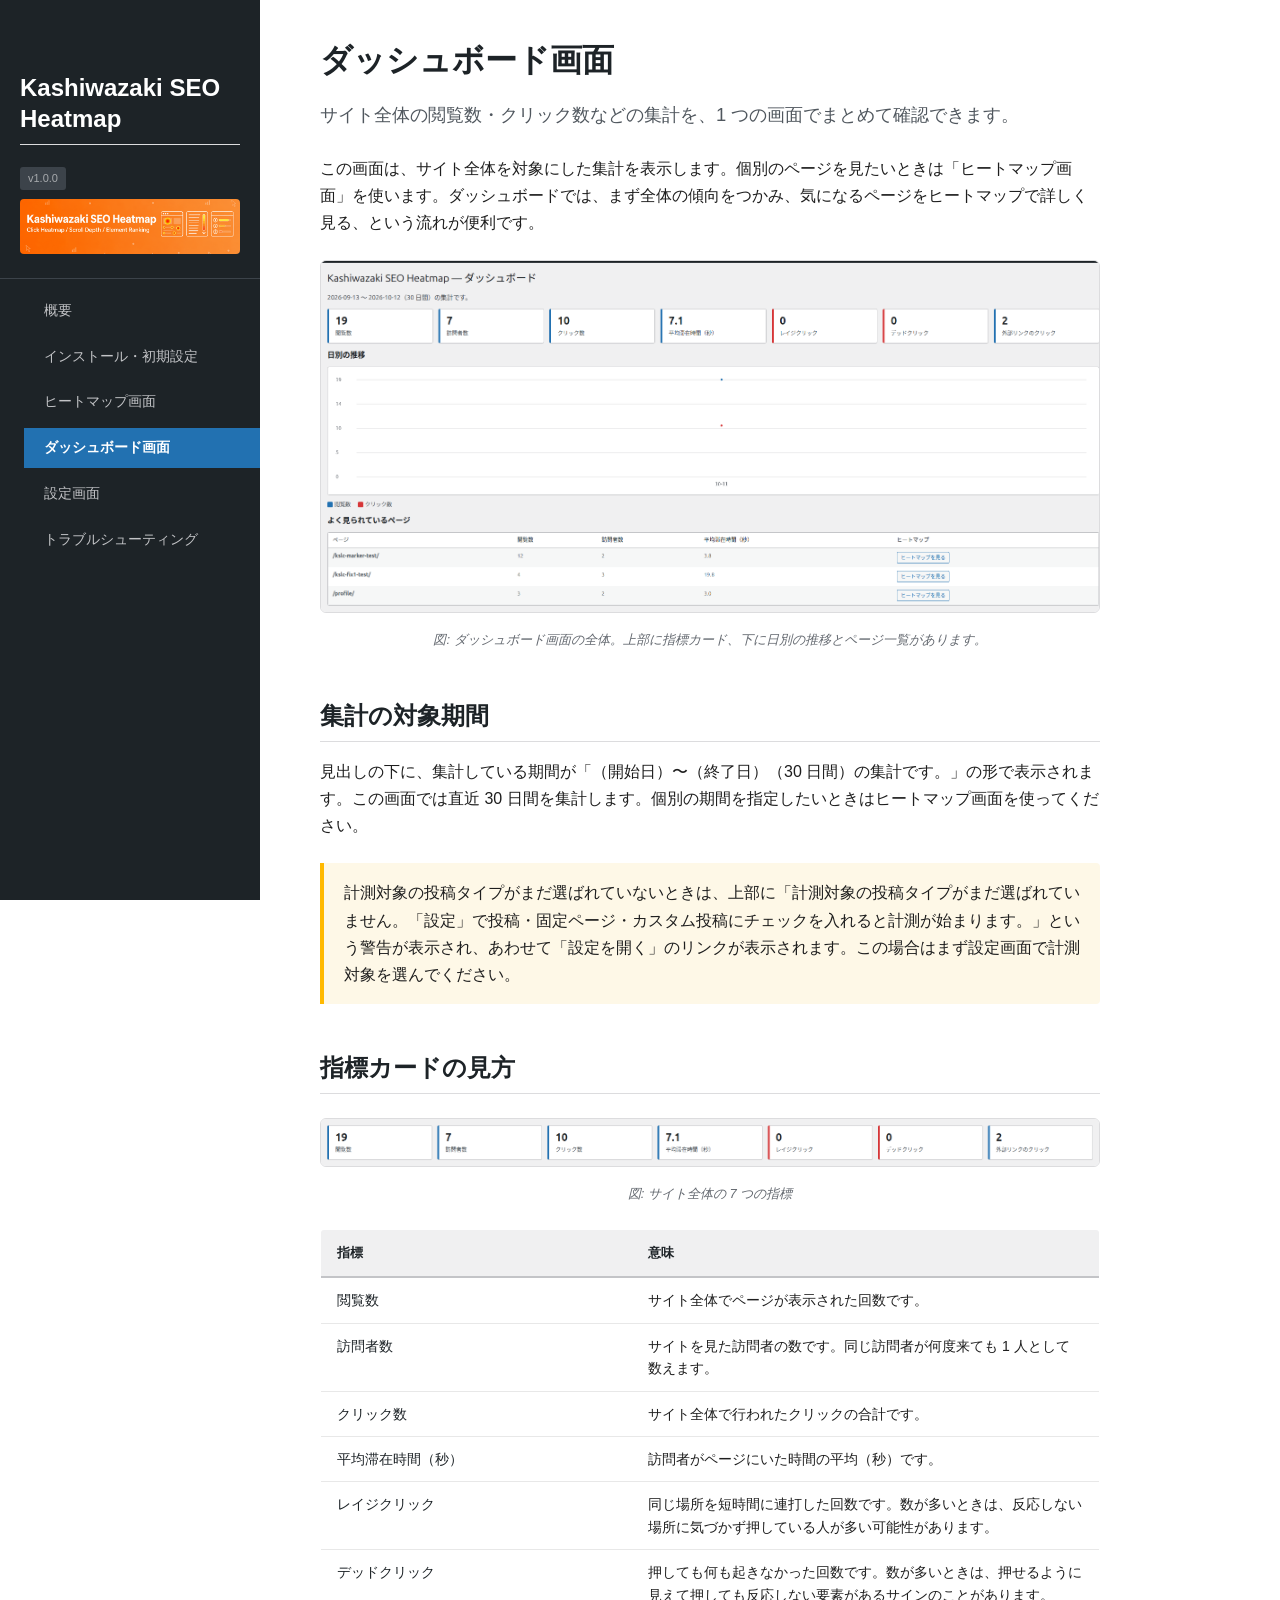
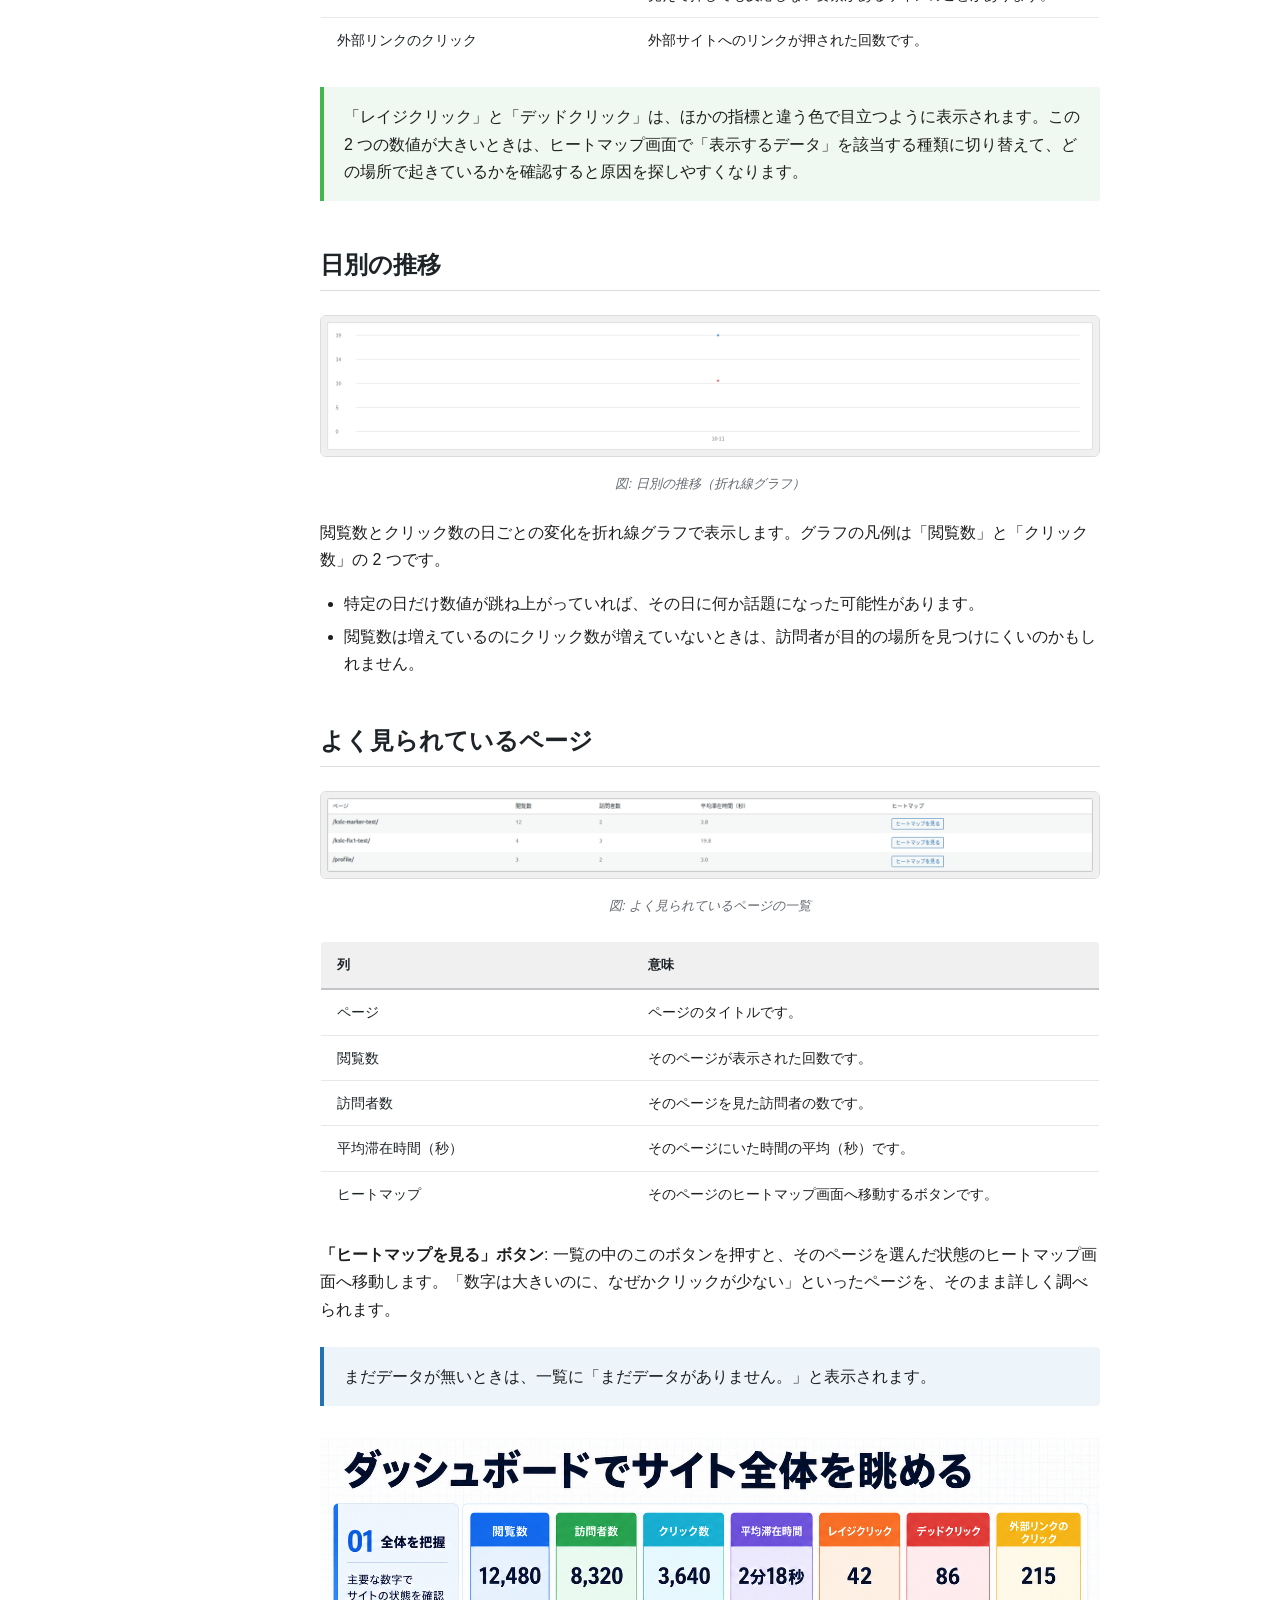
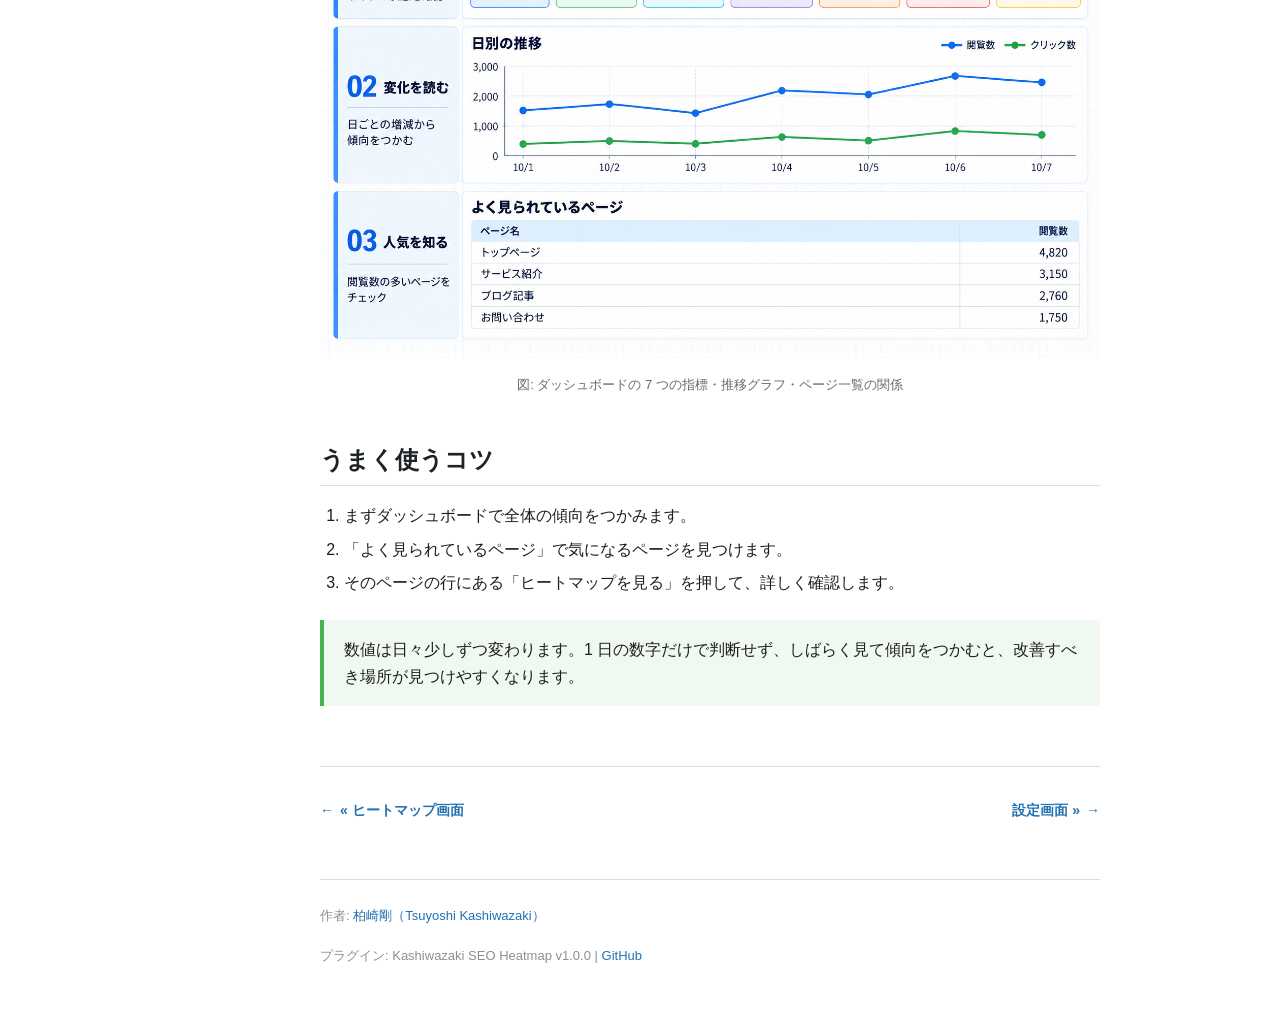
==== docs/dashboard.html @ 168dd813 "Initial release v1.0.0" ====
<!DOCTYPE html>
<html lang="ja">
<head>
    <meta charset="UTF-8">
    <meta name="viewport" content="width=device-width, initial-scale=1.0">
    <title>ダッシュボード画面 - Kashiwazaki SEO Heatmap マニュアル</title>
    <link rel="stylesheet" href="css/style.css">
</head>
<body>
<button class="hamburger-btn" aria-label="メニューを開く">&#9776;</button>

<nav class="sidebar">
    <div class="sidebar-header">
        <h2 style="color:#fff;">Kashiwazaki SEO Heatmap</h2>
        <span class="version">v1.0.0</span>
        <img src="images/main-visual.png" alt="" style="width:100%;border-radius:4px;margin-top:8px;">
    </div>
    <ul>
        <li><a href="index.html">概要</a></li>
        <li><a href="setup.html">インストール・初期設定</a></li>
        <li><a href="heatmap.html">ヒートマップ画面</a></li>
        <li><a href="dashboard.html">ダッシュボード画面</a></li>
        <li><a href="settings.html">設定画面</a></li>
        <li><a href="troubleshooting.html">トラブルシューティング</a></li>
    </ul>
</nav>

<main class="content">
    <h1>ダッシュボード画面</h1>
    <p class="lead">サイト全体の閲覧数・クリック数などの集計を、1 つの画面でまとめて確認できます。</p>

    <p>この画面は、サイト全体を対象にした集計を表示します。個別のページを見たいときは「ヒートマップ画面」を使います。ダッシュボードでは、まず全体の傾向をつかみ、気になるページをヒートマップで詳しく見る、という流れが便利です。</p>

    <figure class="screenshot">
        <img src="images/screenshots/10-dashboard.png" alt="ダッシュボード画面の全体" class="lightbox-trigger">
        <figcaption>図: ダッシュボード画面の全体。上部に指標カード、下に日別の推移とページ一覧があります。</figcaption>
    </figure>

    <section>
        <h2>集計の対象期間</h2>
        <p>見出しの下に、集計している期間が「（開始日）〜（終了日）（30 日間）の集計です。」の形で表示されます。この画面では直近 30 日間を集計します。個別の期間を指定したいときはヒートマップ画面を使ってください。</p>

        <div class="callout callout-warning">
            <p>計測対象の投稿タイプがまだ選ばれていないときは、上部に「計測対象の投稿タイプがまだ選ばれていません。「設定」で投稿・固定ページ・カスタム投稿にチェックを入れると計測が始まります。」という警告が表示され、あわせて「設定を開く」のリンクが表示されます。この場合はまず設定画面で計測対象を選んでください。</p>
        </div>
    </section>

    <section>
        <h2>指標カードの見方</h2>
        <figure class="screenshot">
            <img src="images/screenshots/11-dashboard-summary.png" alt="ダッシュボード画面の指標カード" class="lightbox-trigger">
            <figcaption>図: サイト全体の 7 つの指標</figcaption>
        </figure>
        <table>
            <thead>
                <tr><th style="width:40%;">指標</th><th>意味</th></tr>
            </thead>
            <tbody>
                <tr><td>閲覧数</td><td>サイト全体でページが表示された回数です。</td></tr>
                <tr><td>訪問者数</td><td>サイトを見た訪問者の数です。同じ訪問者が何度来ても 1 人として数えます。</td></tr>
                <tr><td>クリック数</td><td>サイト全体で行われたクリックの合計です。</td></tr>
                <tr><td>平均滞在時間（秒）</td><td>訪問者がページにいた時間の平均（秒）です。</td></tr>
                <tr><td>レイジクリック</td><td>同じ場所を短時間に連打した回数です。数が多いときは、反応しない場所に気づかず押している人が多い可能性があります。</td></tr>
                <tr><td>デッドクリック</td><td>押しても何も起きなかった回数です。数が多いときは、押せるように見えて押しても反応しない要素があるサインのことがあります。</td></tr>
                <tr><td>外部リンクのクリック</td><td>外部サイトへのリンクが押された回数です。</td></tr>
            </tbody>
        </table>
        <div class="callout callout-tip">
            <p>「レイジクリック」と「デッドクリック」は、ほかの指標と違う色で目立つように表示されます。この 2 つの数値が大きいときは、ヒートマップ画面で「表示するデータ」を該当する種類に切り替えて、どの場所で起きているかを確認すると原因を探しやすくなります。</p>
        </div>
    </section>

    <section>
        <h2>日別の推移</h2>
        <figure class="screenshot">
            <img src="images/screenshots/12-dashboard-chart.png" alt="日別の推移の折れ線グラフ" class="lightbox-trigger">
            <figcaption>図: 日別の推移（折れ線グラフ）</figcaption>
        </figure>
        <p>閲覧数とクリック数の日ごとの変化を折れ線グラフで表示します。グラフの凡例は「閲覧数」と「クリック数」の 2 つです。</p>
        <ul>
            <li>特定の日だけ数値が跳ね上がっていれば、その日に何か話題になった可能性があります。</li>
            <li>閲覧数は増えているのにクリック数が増えていないときは、訪問者が目的の場所を見つけにくいのかもしれません。</li>
        </ul>
    </section>

    <section>
        <h2>よく見られているページ</h2>
        <figure class="screenshot">
            <img src="images/screenshots/13-dashboard-pages.png" alt="よく見られているページの一覧" class="lightbox-trigger">
            <figcaption>図: よく見られているページの一覧</figcaption>
        </figure>
        <table>
            <thead>
                <tr><th style="width:40%;">列</th><th>意味</th></tr>
            </thead>
            <tbody>
                <tr><td>ページ</td><td>ページのタイトルです。</td></tr>
                <tr><td>閲覧数</td><td>そのページが表示された回数です。</td></tr>
                <tr><td>訪問者数</td><td>そのページを見た訪問者の数です。</td></tr>
                <tr><td>平均滞在時間（秒）</td><td>そのページにいた時間の平均（秒）です。</td></tr>
                <tr><td>ヒートマップ</td><td>そのページのヒートマップ画面へ移動するボタンです。</td></tr>
            </tbody>
        </table>
        <p><strong>「ヒートマップを見る」ボタン</strong>: 一覧の中のこのボタンを押すと、そのページを選んだ状態のヒートマップ画面へ移動します。「数字は大きいのに、なぜかクリックが少ない」といったページを、そのまま詳しく調べられます。</p>
        <div class="callout callout-note">
            <p>まだデータが無いときは、一覧に「まだデータがありません。」と表示されます。</p>
        </div>
    </section>

    <figure class="infographic">
        <img src="images/infographics/dashboard-reading.png" alt="ダッシュボードの指標とグラフの読み方">
        <figcaption>図: ダッシュボードの 7 つの指標・推移グラフ・ページ一覧の関係</figcaption>
    </figure>

    <section>
        <h2>うまく使うコツ</h2>
        <ol>
            <li>まずダッシュボードで全体の傾向をつかみます。</li>
            <li>「よく見られているページ」で気になるページを見つけます。</li>
            <li>そのページの行にある「ヒートマップを見る」を押して、詳しく確認します。</li>
        </ol>
        <div class="callout callout-tip">
            <p>数値は日々少しずつ変わります。1 日の数字だけで判断せず、しばらく見て傾向をつかむと、改善すべき場所が見つけやすくなります。</p>
        </div>
    </section>

    <nav class="page-nav">
        <a href="heatmap.html" class="prev">&laquo; ヒートマップ画面</a>
        <a href="settings.html" class="next">設定画面 &raquo;</a>
    </nav>

    <footer class="manual-footer">
        <p>作者: <a href="https://www.tsuyoshikashiwazaki.jp/profile/" target="_blank" rel="noopener">柏崎剛（Tsuyoshi Kashiwazaki）</a></p>
        <p>プラグイン: Kashiwazaki SEO Heatmap v1.0.0 | <a href="https://github.com/TsuyoshiKashiwazaki/wp-plugin-kashiwazaki-seo-heatmap" target="_blank" rel="noopener">GitHub</a></p>
    </footer>
</main>

<div class="lightbox"></div>
<script src="js/manual.js"></script>
</body>
</html>
---- docs/css/style.css ----
/* ========================================
   WordPress Plugin Manual - Common Stylesheet
   ======================================== */

/* ========================================
   1. Base / Reset
   ======================================== */

*,
*::before,
*::after {
    margin: 0;
    padding: 0;
    box-sizing: border-box;
}

html {
    font-size: 16px;
    scroll-behavior: smooth;
}

body {
    font-family: -apple-system, BlinkMacSystemFont, "Segoe UI", Roboto, Oxygen,
        Ubuntu, Cantarell, "Fira Sans", "Droid Sans", "Helvetica Neue", Arial,
        sans-serif;
    color: #1e1e1e;
    background: #fff;
    line-height: 1.7;
}

img {
    max-width: 100%;
    height: auto;
}

a {
    color: #2271b1;
    text-decoration: none;
}

a:hover {
    color: #135e96;
    text-decoration: underline;
}

/* ========================================
   2. Sidebar
   ======================================== */

.sidebar {
    position: fixed;
    top: 0;
    left: 0;
    width: 260px;
    height: 100vh;
    background: #1d2327;
    color: #fff;
    overflow-y: auto;
    z-index: 100;
    padding-bottom: 40px;
}

.sidebar-header {
    padding: 24px 20px 16px;
    border-bottom: 1px solid #3c434a;
}

.sidebar-header h1 {
    font-size: 15px;
    font-weight: 600;
    line-height: 1.4;
    color: #fff;
}

.sidebar-header .version {
    display: inline-block;
    margin-top: 6px;
    font-size: 11px;
    color: #a7aaad;
    background: #3c434a;
    padding: 2px 8px;
    border-radius: 3px;
}

.sidebar ul {
    list-style: none;
    padding: 12px 0;
}

.sidebar ul li a {
    display: block;
    padding: 8px 20px;
    color: #c3c4c7;
    font-size: 14px;
    transition: background 0.15s, color 0.15s;
}

.sidebar ul li a:hover {
    background: #2c3338;
    color: #fff;
    text-decoration: none;
}

.sidebar ul li.active a {
    background: #2271b1;
    color: #fff;
    font-weight: 600;
}

.sidebar ul li.section-label {
    padding: 18px 20px 4px;
    font-size: 11px;
    font-weight: 700;
    text-transform: uppercase;
    letter-spacing: 0.06em;
    color: #8c8f94;
}

/* ========================================
   3. Main Content
   ======================================== */

.content {
    margin-left: 260px;
    max-width: 900px;
    padding: 40px 60px;
}

/* ========================================
   4. Typography
   ======================================== */

h1, h2, h3, h4, h5, h6 {
    color: #1d2327;
    font-weight: 600;
    line-height: 1.3;
}

h1 {
    font-size: 2rem;
    margin-bottom: 16px;
}

h2 {
    font-size: 1.5rem;
    margin-top: 48px;
    margin-bottom: 16px;
    padding-bottom: 10px;
    border-bottom: 1px solid #dcdcde;
}

h3 {
    font-size: 1.2rem;
    margin-top: 32px;
    margin-bottom: 12px;
}

h4 {
    font-size: 1.05rem;
    margin-top: 24px;
    margin-bottom: 8px;
}

p {
    margin-bottom: 16px;
}

.lead {
    font-size: 1.15rem;
    color: #50575e;
    line-height: 1.8;
    margin-bottom: 24px;
}

/* ========================================
   5. Steps
   ======================================== */

.step {
    display: flex;
    gap: 16px;
    margin-bottom: 24px;
    align-items: flex-start;
}

.step-number {
    flex-shrink: 0;
    width: 36px;
    height: 36px;
    background: #2271b1;
    color: #fff;
    border-radius: 50%;
    display: flex;
    align-items: center;
    justify-content: center;
    font-size: 16px;
    font-weight: 700;
    line-height: 1;
}

.step-content {
    flex: 1;
    padding-top: 4px;
}

.step-content p:last-child {
    margin-bottom: 0;
}

/* ========================================
   6. Callout Boxes
   ======================================== */

.callout {
    padding: 16px 20px;
    margin: 24px 0;
    border-left: 4px solid;
    border-radius: 0 4px 4px 0;
}

.callout-title {
    font-weight: 700;
    margin-bottom: 6px;
}

.callout p:last-child {
    margin-bottom: 0;
}

.callout-tip {
    border-left-color: #46b450;
    background: #f0f9f1;
}

.callout-tip .callout-title {
    color: #2e7d32;
}

.callout-warning {
    border-left-color: #ffb900;
    background: #fef8e7;
}

.callout-warning .callout-title {
    color: #8b6914;
}

.callout-note {
    border-left-color: #2271b1;
    background: #edf5fa;
}

.callout-note .callout-title {
    color: #2271b1;
}

/* ========================================
   7. Screenshots
   ======================================== */

.screenshot {
    margin: 24px 0;
    text-align: center;
}

.screenshot img {
    max-width: 100%;
    border: 1px solid #dcdcde;
    border-radius: 6px;
    cursor: zoom-in;
}

.screenshot figcaption,
.screenshot .caption {
    font-size: 13px;
    color: #646970;
    margin-top: 8px;
    font-style: italic;
}

/* ========================================
   8. Infographic Images
   ======================================== */

.infographic {
    margin: 32px 0;
    text-align: center;
}

.infographic img {
    max-width: 100%;
    display: inline-block;
}

.infographic figcaption,
.infographic .caption {
    font-size: 13px;
    color: #646970;
    margin-top: 8px;
}

/* ========================================
   9. Feature Cards
   ======================================== */

.feature-cards {
    display: grid;
    grid-template-columns: repeat(3, 1fr);
    gap: 20px;
    margin: 24px 0;
}

.feature-card {
    background: #f6f7f7;
    border-radius: 6px;
    padding: 24px 20px;
    text-align: center;
}

.feature-card h4 {
    margin-top: 0;
    margin-bottom: 8px;
}

.feature-card p {
    font-size: 14px;
    color: #50575e;
    margin-bottom: 0;
}

.feature-card .icon {
    font-size: 28px;
    margin-bottom: 12px;
    display: block;
}

/* ========================================
   10. Tables (widefat style)
   ======================================== */

table,
table.widefat {
    width: 100%;
    border-collapse: collapse;
    margin: 24px 0;
    font-size: 14px;
    border: 1px solid #dcdcde;
    border-radius: 4px;
    overflow: hidden;
}

table thead th,
table.widefat thead th {
    background: #f0f0f1;
    text-align: left;
    padding: 12px 16px;
    font-weight: 600;
    font-size: 13px;
    color: #1d2327;
    border-bottom: 2px solid #c3c4c7;
    letter-spacing: 0.02em;
}

table tbody td,
table.widefat tbody td {
    padding: 11px 16px;
    border-bottom: 1px solid #e8e8e8;
    vertical-align: top;
    line-height: 1.6;
}

table tbody tr:hover,
table.widefat tbody tr:hover {
    background: #f6f7f7;
}

table tbody tr:last-child td,
table.widefat tbody tr:last-child td {
    border-bottom: none;
}

table tbody td:first-child {
    font-weight: 500;
    color: #1d2327;
}

/* ========================================
   11. HTTP Status Color Coding
   ======================================== */

.http-2xx {
    color: #00a32a;
    font-weight: 600;
}

.http-3xx {
    color: #2271b1;
    font-weight: 600;
}

.http-4xx {
    color: #dba617;
    font-weight: 600;
}

.http-5xx {
    color: #d63638;
    font-weight: 600;
}

/* ========================================
   12. Status Badges
   ======================================== */

.status-badge {
    display: inline-block;
    padding: 2px 10px;
    border-radius: 12px;
    font-size: 12px;
    font-weight: 600;
    line-height: 1.6;
    white-space: nowrap;
}

.status-ok {
    background: #edfaef;
    color: #00a32a;
}

.status-warning {
    background: #fef8e7;
    color: #996800;
}

.status-error {
    background: #fcf0f1;
    color: #d63638;
}

/* ========================================
   13. Lightbox Overlay
   ======================================== */

.lightbox {
    display: none;
    position: fixed;
    inset: 0;
    z-index: 9999;
    background: rgba(0, 0, 0, 0.85);
    align-items: center;
    justify-content: center;
    cursor: zoom-out;
}

.lightbox.active {
    display: flex;
}

.lightbox img {
    max-width: 90vw;
    max-height: 90vh;
    border-radius: 4px;
    box-shadow: 0 4px 30px rgba(0, 0, 0, 0.4);
}

.lightbox-close {
    position: absolute;
    top: 20px;
    right: 28px;
    background: none;
    border: none;
    color: #fff;
    font-size: 36px;
    cursor: pointer;
    line-height: 1;
    opacity: 0.8;
    transition: opacity 0.15s;
}

.lightbox-close:hover {
    opacity: 1;
}

/* ========================================
   14. Page Navigation
   ======================================== */

.page-nav {
    display: flex;
    justify-content: space-between;
    margin-top: 60px;
    padding-top: 24px;
    border-top: 1px solid #dcdcde;
}

.page-nav a {
    display: inline-flex;
    align-items: center;
    gap: 6px;
    font-size: 14px;
    font-weight: 600;
    color: #2271b1;
    padding: 8px 0;
}

.page-nav a:hover {
    color: #135e96;
    text-decoration: none;
}

.page-nav .prev::before {
    content: "\2190";
}

.page-nav .next::after {
    content: "\2192";
}

/* ========================================
   15. Manual Footer
   ======================================== */

.manual-footer {
    margin-top: 48px;
    padding: 24px 0 0;
    border-top: 1px solid #dcdcde;
    font-size: 13px;
    color: #8c8f94;
    line-height: 1.8;
}

.manual-footer a {
    color: #2271b1;
}

.manual-footer a:hover {
    color: #135e96;
}

/* ========================================
   16. Code Blocks
   ======================================== */

code {
    background: #f0f0f1;
    padding: 2px 6px;
    border-radius: 3px;
    font-size: 13px;
    font-family: Menlo, Consolas, "DejaVu Sans Mono", monospace;
    color: #1d2327;
}

pre {
    background: #2c3338;
    color: #e4e6e8;
    padding: 20px 24px;
    border-radius: 6px;
    overflow-x: auto;
    margin: 24px 0;
    font-size: 13px;
    line-height: 1.6;
}

pre code {
    background: none;
    padding: 0;
    border-radius: 0;
    color: inherit;
    font-size: inherit;
}

/* ========================================
   17. Lists
   ======================================== */

ul, ol {
    margin: 0 0 16px 24px;
}

li {
    margin-bottom: 6px;
}

/* ========================================
   18. Hamburger Menu Button
   ======================================== */

.hamburger-btn {
    display: none;
    position: fixed;
    top: 12px;
    left: 12px;
    z-index: 200;
    background: #1d2327;
    border: none;
    color: #fff;
    width: 40px;
    height: 40px;
    border-radius: 4px;
    cursor: pointer;
    font-size: 22px;
    align-items: center;
    justify-content: center;
    line-height: 1;
}

/* ========================================
   19. Responsive (max-width: 768px)
   ======================================== */

@media (max-width: 768px) {
    .sidebar {
        transform: translateX(-100%);
        transition: transform 0.25s ease;
    }

    .sidebar.open {
        transform: translateX(0);
    }

    .content {
        margin-left: 0;
        padding: 60px 20px 40px;
    }

    .hamburger-btn {
        display: flex;
    }

    .feature-cards {
        grid-template-columns: 1fr;
    }

    .page-nav {
        flex-direction: column;
        gap: 12px;
    }

    table.widefat {
        font-size: 13px;
    }

    table.widefat thead th,
    table.widefat tbody td {
        padding: 8px 10px;
    }

    h1 {
        font-size: 1.6rem;
    }

    h2 {
        font-size: 1.3rem;
    }
}
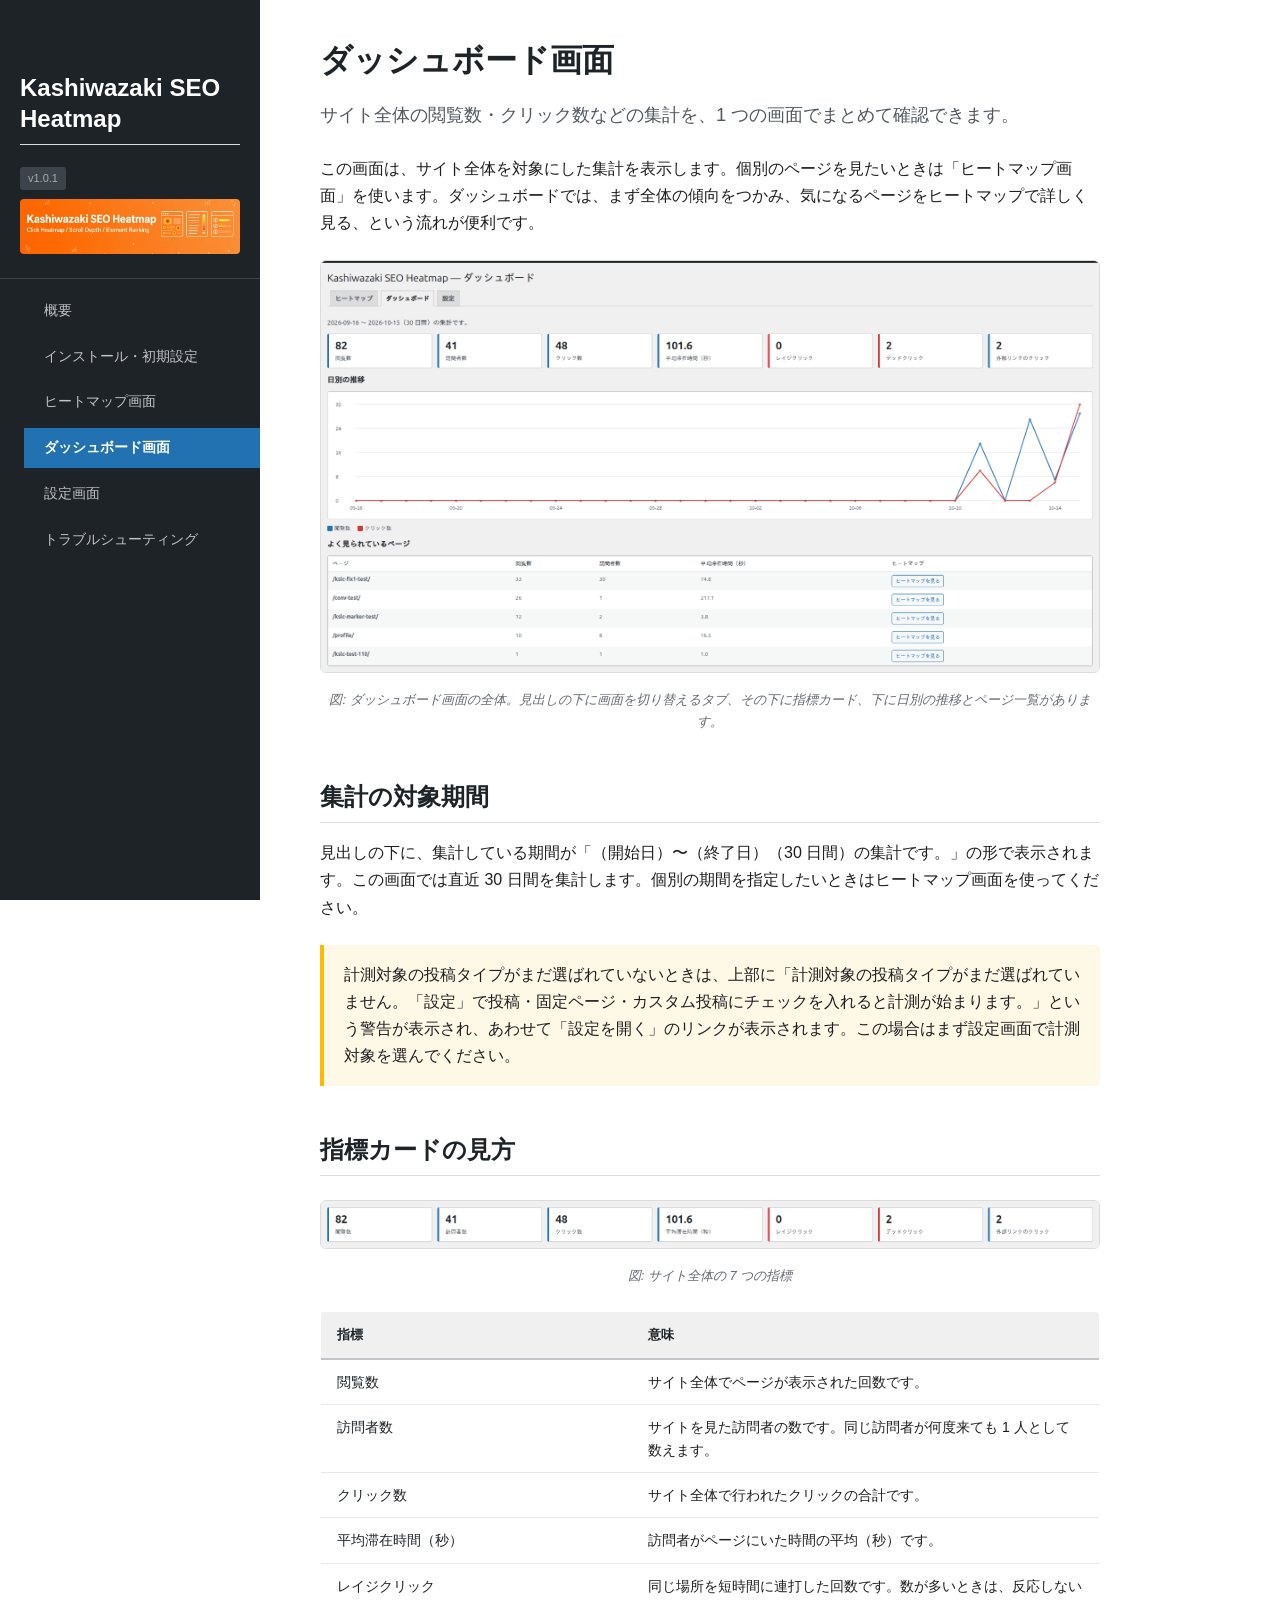
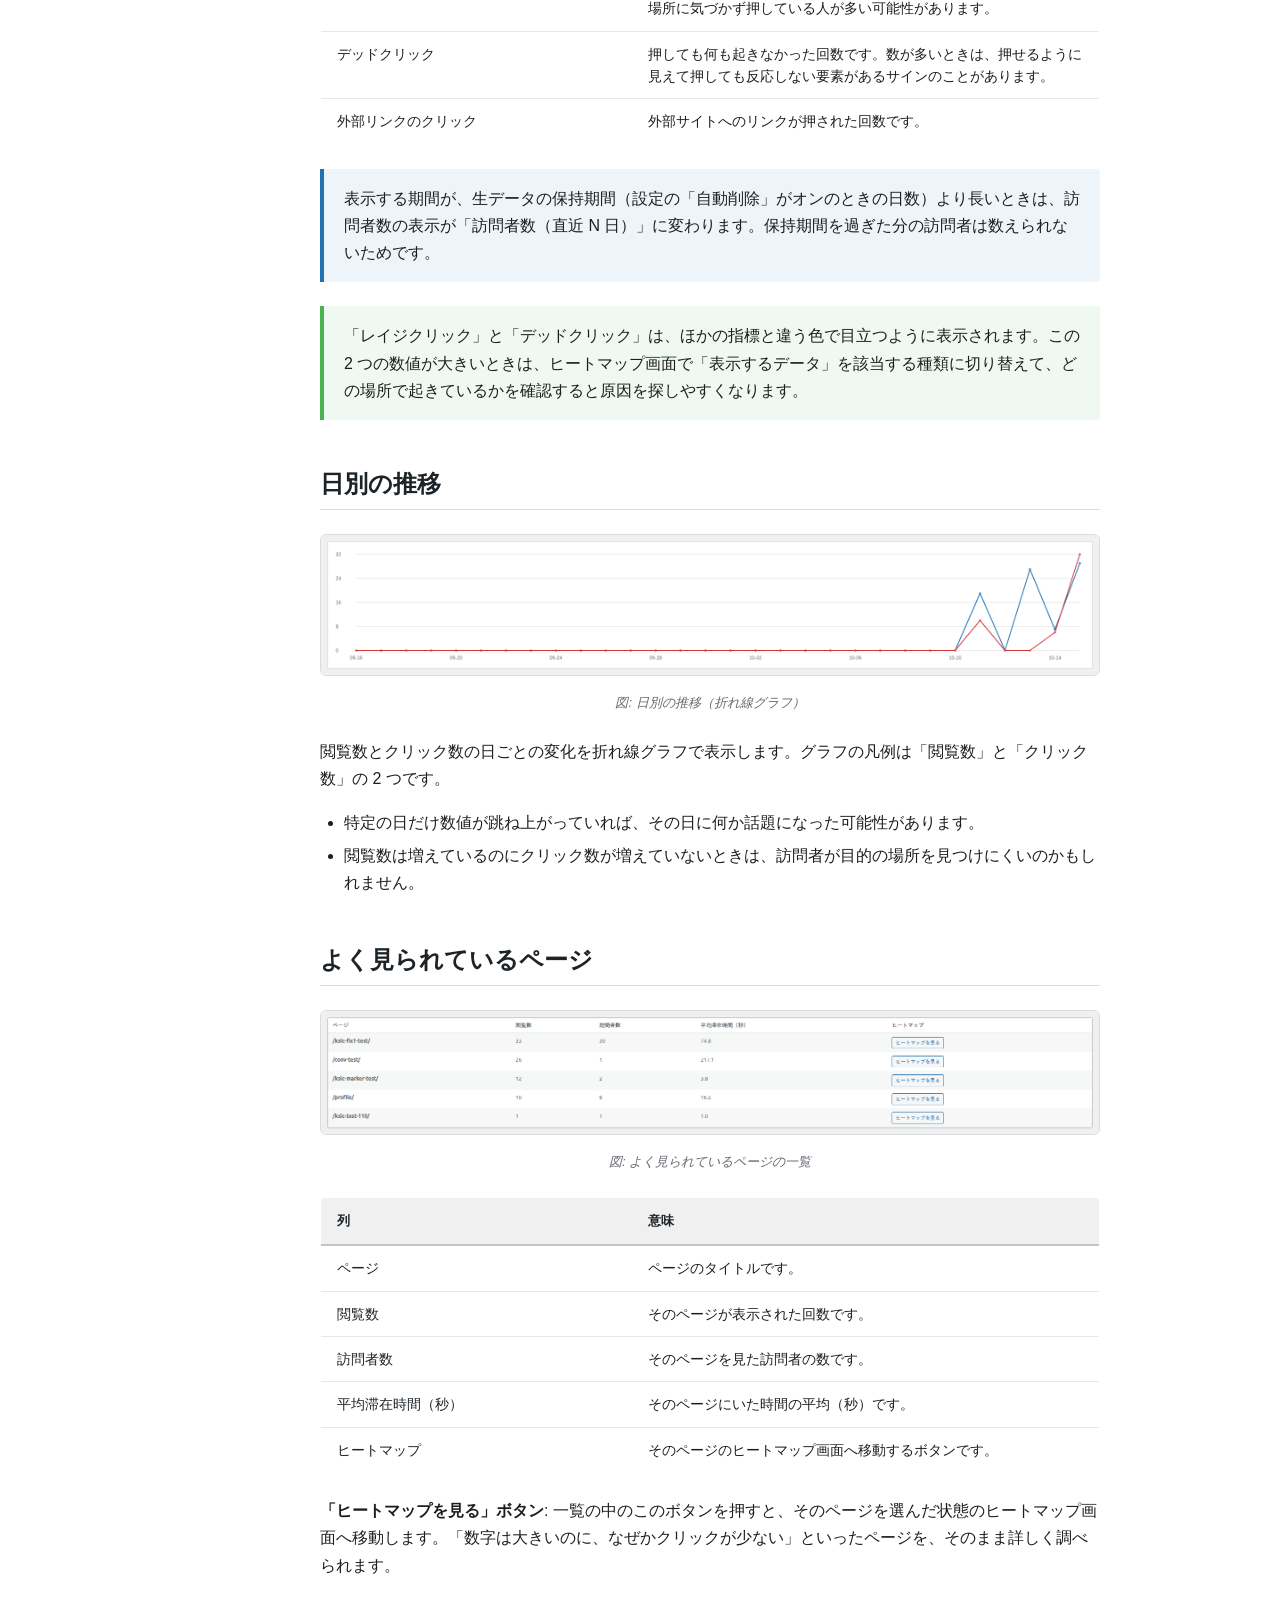
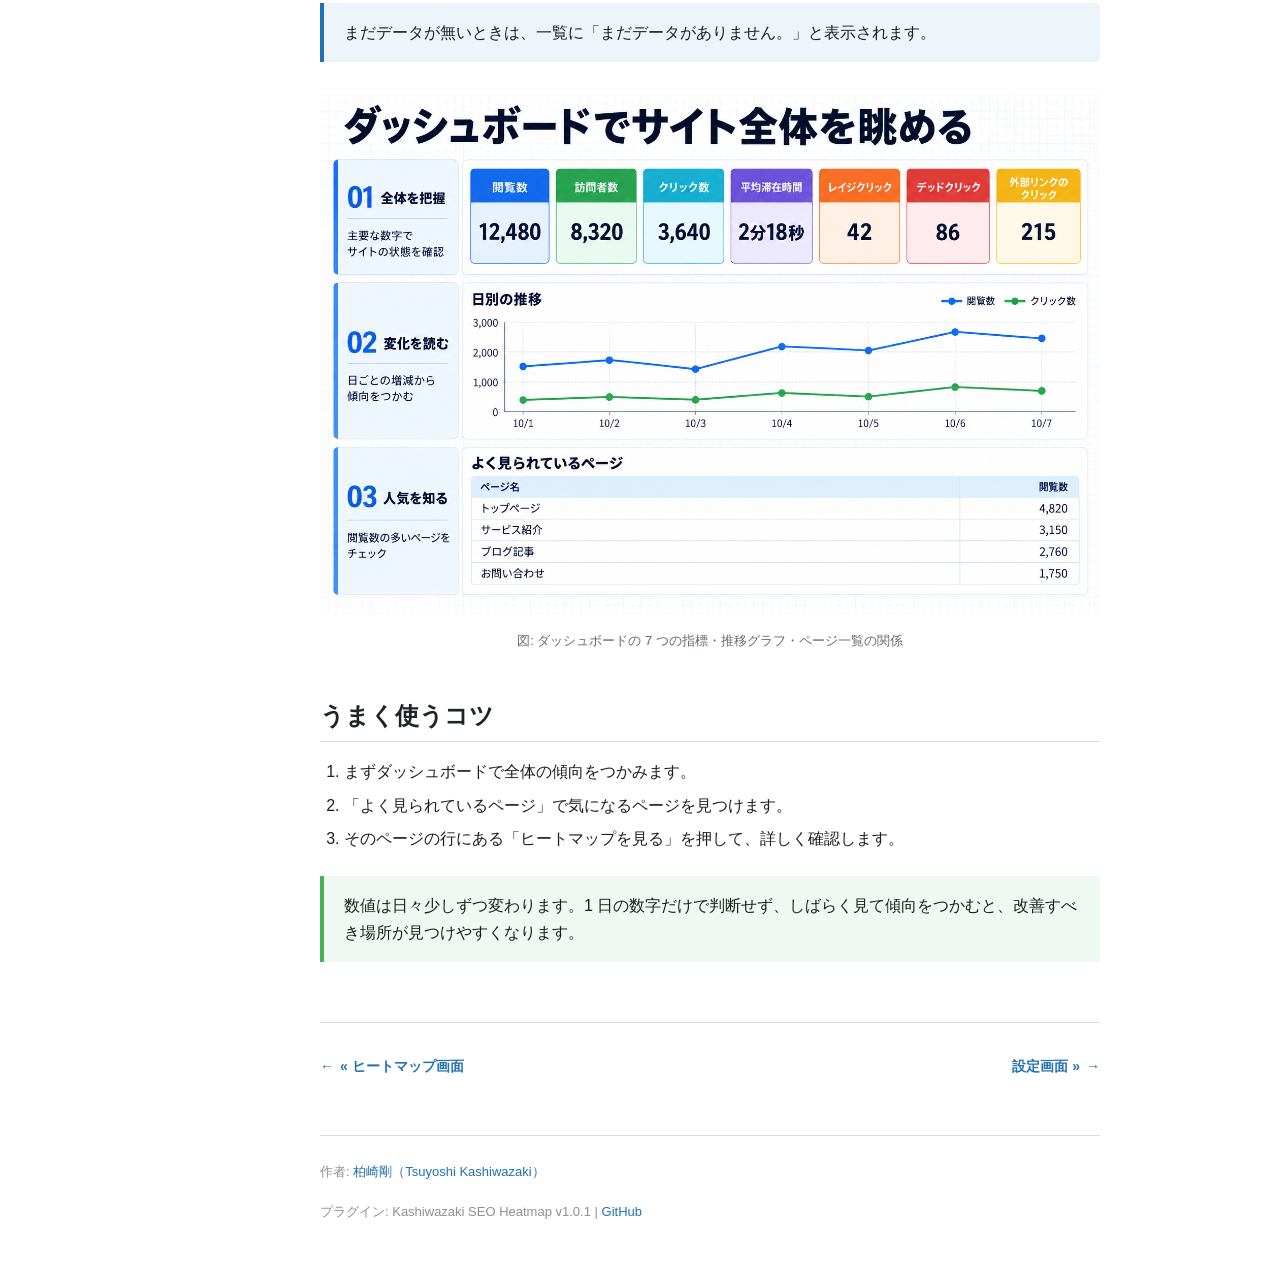
==== commit 723b367c: "Update to v1.0.1 - 通信の都合で届かなかった計測データを、ブラウザに一時的に残して送り直し、二重に数えないようにした - ログイン中のユーザー・除外する権限グループ・IP・URL を" ====
--- a/docs/dashboard.html
+++ b/docs/dashboard.html
@@ -12,7 +12,7 @@
 <nav class="sidebar">
     <div class="sidebar-header">
         <h2 style="color:#fff;">Kashiwazaki SEO Heatmap</h2>
-        <span class="version">v1.0.0</span>
+        <span class="version">v1.0.1</span>
         <img src="images/main-visual.png" alt="" style="width:100%;border-radius:4px;margin-top:8px;">
     </div>
     <ul>
@@ -33,7 +33,7 @@
 
     <figure class="screenshot">
         <img src="images/screenshots/10-dashboard.png" alt="ダッシュボード画面の全体" class="lightbox-trigger">
-        <figcaption>図: ダッシュボード画面の全体。上部に指標カード、下に日別の推移とページ一覧があります。</figcaption>
+        <figcaption>図: ダッシュボード画面の全体。見出しの下に画面を切り替えるタブ、その下に指標カード、下に日別の推移とページ一覧があります。</figcaption>
     </figure>
 
     <section>
@@ -65,6 +65,9 @@
                 <tr><td>外部リンクのクリック</td><td>外部サイトへのリンクが押された回数です。</td></tr>
             </tbody>
         </table>
+        <div class="callout callout-note">
+            <p>表示する期間が、生データの保持期間（設定の「自動削除」がオンのときの日数）より長いときは、訪問者数の表示が「訪問者数（直近 N 日）」に変わります。保持期間を過ぎた分の訪問者は数えられないためです。</p>
+        </div>
         <div class="callout callout-tip">
             <p>「レイジクリック」と「デッドクリック」は、ほかの指標と違う色で目立つように表示されます。この 2 つの数値が大きいときは、ヒートマップ画面で「表示するデータ」を該当する種類に切り替えて、どの場所で起きているかを確認すると原因を探しやすくなります。</p>
         </div>
@@ -131,7 +134,7 @@
 
     <footer class="manual-footer">
         <p>作者: <a href="https://www.tsuyoshikashiwazaki.jp/profile/" target="_blank" rel="noopener">柏崎剛（Tsuyoshi Kashiwazaki）</a></p>
-        <p>プラグイン: Kashiwazaki SEO Heatmap v1.0.0 | <a href="https://github.com/TsuyoshiKashiwazaki/wp-plugin-kashiwazaki-seo-heatmap" target="_blank" rel="noopener">GitHub</a></p>
+        <p>プラグイン: Kashiwazaki SEO Heatmap v1.0.1 | <a href="https://github.com/TsuyoshiKashiwazaki/wp-plugin-kashiwazaki-seo-heatmap" target="_blank" rel="noopener">GitHub</a></p>
     </footer>
 </main>
 
